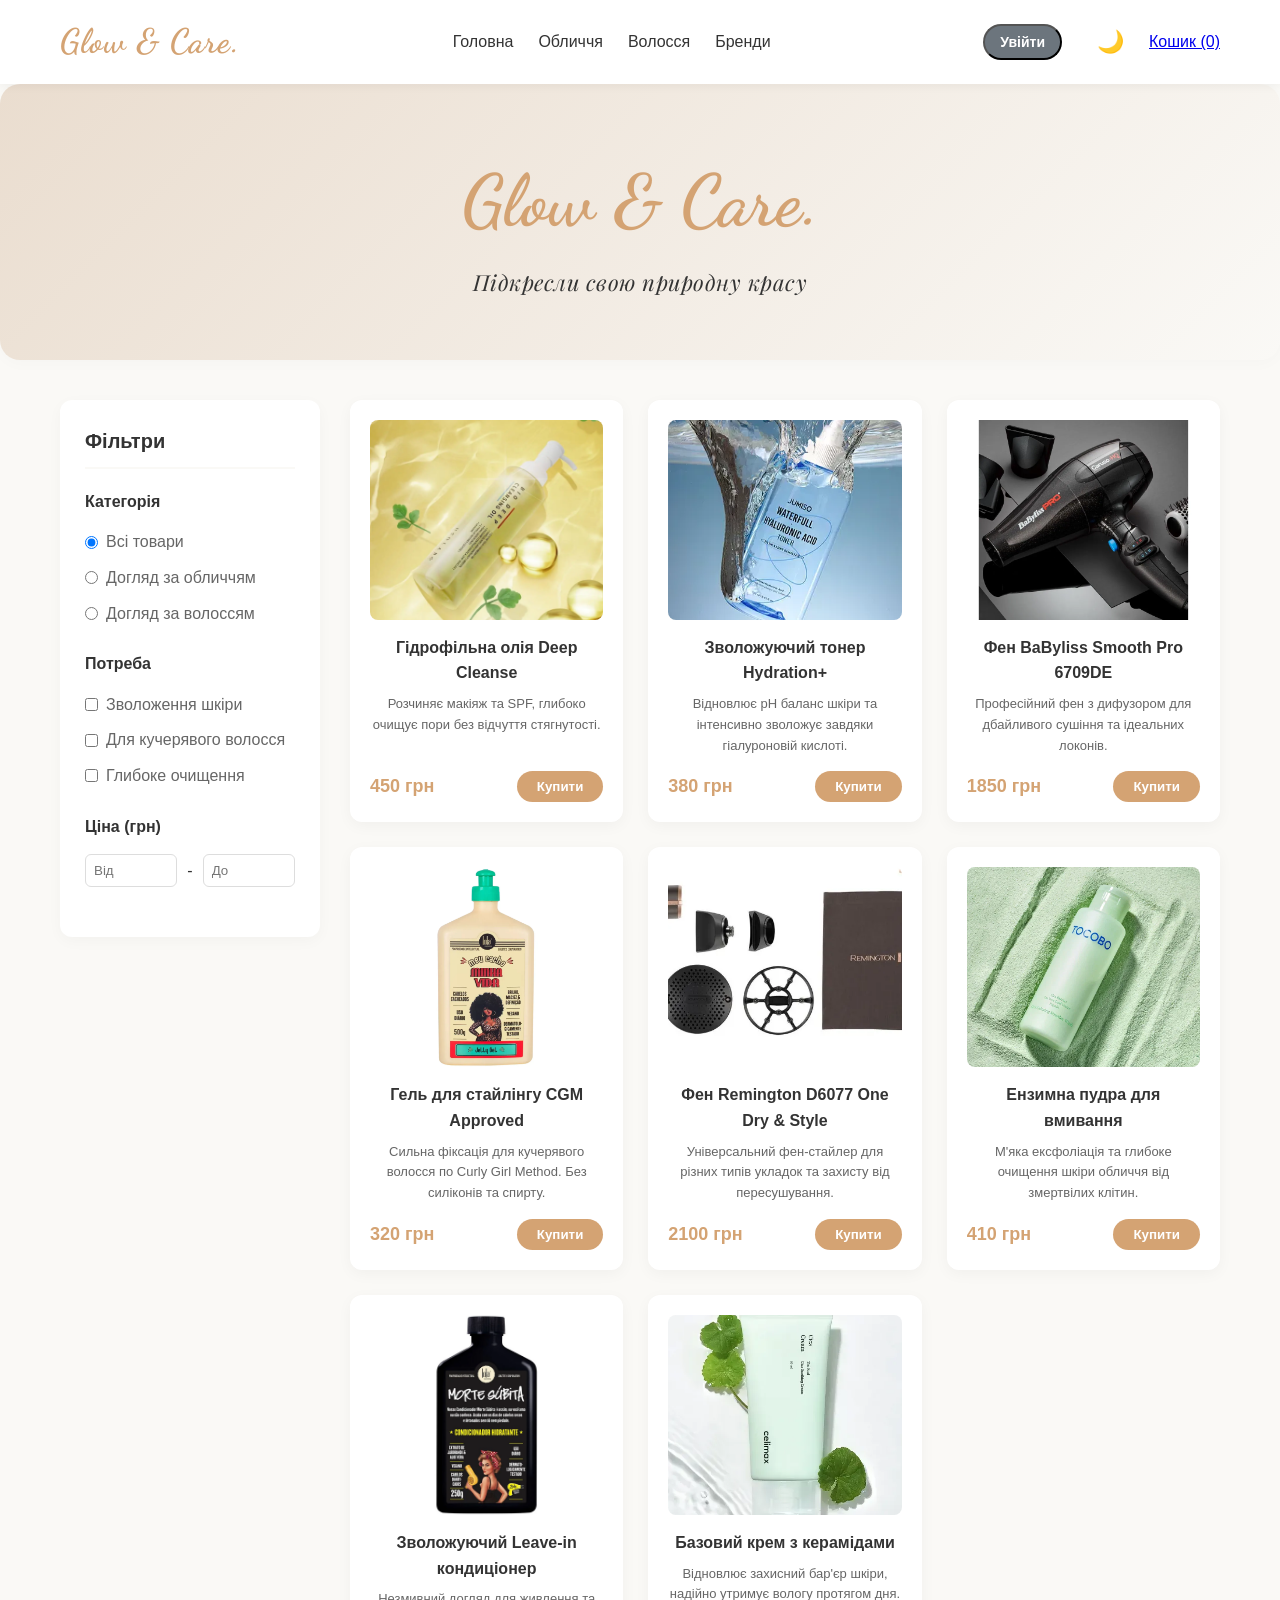
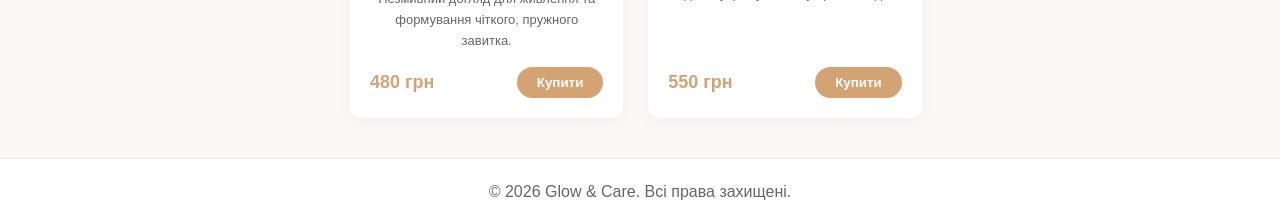
==== Front/index.html @ a5bcda20 "Initial commit: Added Glow & Care frontend and Django auth backend" ====
<!DOCTYPE html>
<html lang="uk">
<head>
  <meta charset="UTF-8">
  <meta name="viewport" content="width=device-width, initial-scale=1.0">
  <title>Glow & Care | Магазин косметики</title>
  <link rel="stylesheet" href="style.css">
</head>
<body>

  <header class="site-header">
    <div class="header-inner">
      <div class="logo-container">
        <span class="animated-logo">Glow & Care.</span>
      </div>
      <nav class="main-nav">
        <ul class="nav-list">
          <li><a href="#">Головна</a></li>
          <li><a href="#">Обличчя</a></li>
          <li><a href="#">Волосся</a></li>
          <li><a href="#">Бренди</a></li>
        </ul>
      </nav>
      <div class="header-actions">
        <button id="auth-btn" class="btn-secondary" style="padding: 8px 15px; font-size: 14px; margin-right: 10px;">Увійти</button>
        
        <button id="theme-toggle" class="theme-btn" title="Змінити тему">🌙</button>
        <a href="cart.html" class="cart-link" id="cart-count">Кошик (0)</a>
      </div>
    </div>
  </header>

  <section class="hero-banner">
    <div class="hero-content">
      <h1 class="hero-title">Glow & Care.</h1>
      <p class="hero-subtitle">Підкресли свою природну красу</p>
    </div>
  </section>

  <main class="main-container">
    
    <aside class="filter-panel">
      <h2 class="filter-title">Фільтри</h2>
      
      <div class="filter-group">
        <h3>Категорія</h3>
        <label class="custom-radio">
          <input type="radio" name="category" value="all" checked> Всі товари
        </label>
        <label class="custom-radio">
          <input type="radio" name="category" value="face"> Догляд за обличчям
        </label>
        <label class="custom-radio">
          <input type="radio" name="category" value="hair"> Догляд за волоссям
        </label>
      </div>

      <div class="filter-group">
        <h3>Потреба</h3>
        <label class="custom-checkbox">
          <input type="checkbox" value="hydration"> Зволоження шкіри
        </label>
        <label class="custom-checkbox">
          <input type="checkbox" value="curly"> Для кучерявого волосся
        </label>
        <label class="custom-checkbox">
          <input type="checkbox" value="cleansing"> Глибоке очищення
        </label>
      </div>
      
      <div class="filter-group">
        <h3>Ціна (грн)</h3>
        <div class="price-inputs">
          <input type="number" placeholder="Від" min="0" class="price-input">
          <span> - </span>
          <input type="number" placeholder="До" class="price-input">
        </div>
      </div>
    </aside>

    <section class="products-section">
      <h1 class="visually-hidden">Каталог косметики</h1>
      <div id="products-container" class="products-grid">
        <p class="loading-text">Шукаємо найкращі засоби...</p>
      </div>
    </section>

  </main>

  <footer class="site-footer">
    <p>&copy; 2026 Glow & Care. Всі права захищені.</p>
  </footer>

  <div id="product-modal" class="modal">
    <div class="modal-content">
      <span class="close-button" id="close-modal">&times;</span>
      <div id="modal-body">
        </div>
    </div>
  </div>
<div id="auth-modal" class="modal">
    <div class="modal-content" style="max-width: 400px; text-align: center;">
      <span class="close-button" id="close-auth-modal">&times;</span>
      <h2 id="auth-title">Вхід</h2>
      
      <form id="auth-form" style="display: flex; flex-direction: column; gap: 15px; margin-top: 20px;">
        <input type="text" id="auth-username" placeholder="Логін" required class="price-input">
        <input type="email" id="auth-email" placeholder="Email" class="price-input" style="display: none;">
        <input type="password" id="auth-password" placeholder="Пароль" required class="price-input">
        
        <button type="submit" class="btn-buy" style="width: 100%;">Підтвердити</button>
      </form>
      
      <p style="margin-top: 15px; font-size: 14px;">
        <a href="#" id="toggle-auth-mode" style="color: var(--primary-color); text-decoration: none;">Немає акаунту? Зареєструватися</a>
      </p>
    </div>
  </div>
  
  <script src="main.js" defer></script>
</body>
</html>
---- Front/style.css ----
@import url('https://fonts.googleapis.com/css2?family=Dancing+Script:wght@700&family=Playfair+Display:ital@1&display=swap');
@import url('https://fonts.googleapis.com/css2?family=Dancing+Script:wght@600..700&display=swap');
/* Базові налаштування та CSS-змінні для палітри */
:root {
  --primary-color: #d4a373; /* М'який карамельно-нюдовий */
  --primary-hover: #bc8a59;
  --bg-color: #faf9f6; /* Теплий білий */
  --text-dark: #333333;
  --text-light: #666666;
  --card-bg: #ffffff;
  --border-radius: 12px;
}

* {
  box-sizing: border-box;
  margin: 0;
  padding: 0;
}

body {
  font-family: 'Helvetica Neue', Arial, sans-serif;
  background-color: var(--bg-color);
  color: var(--text-dark);
  line-height: 1.6;
  display: flex;
  flex-direction: column;
  min-height: 100vh;
}

.visually-hidden {
  display: none;
}

/* --- Шапка та Навігація --- */
.site-header {
  background-color: var(--card-bg);
  box-shadow: 0 2px 10px rgba(0,0,0,0.05);
  position: sticky;
  top: 0;
  z-index: 100;
}

.header-inner {
  max-width: 1200px;
  margin: 0 auto;
  padding: 15px 20px;
  display: flex;
  justify-content: space-between;
  align-items: center;
}

.animated-logo {
  font-size: 24px;
  font-weight: bold;
  letter-spacing: 1px;
  color: var(--primary-color);
  animation: fade-in 1s ease-out forwards;
}

.nav-list {
  list-style: none;
  display: flex;
  gap: 25px;
}

.nav-list a {
  text-decoration: none;
  color: var(--text-dark);
  font-weight: 500;
  transition: color 0.3s ease;
}

.nav-list a:hover {
  color: var(--primary-color);
}

/* Оновлений логотип у шапці (тепер як підпис) */
.animated-logo {
  font-family: 'Dancing Script', cursive;
  font-size: 34px;
  color: var(--primary-color);
  opacity: 0;
  animation: gentle-fade-in 1.5s ease-out forwards;
}

/* Оновлена назва на банері (Головний підпис сайту) */
.hero-title {
  font-family: 'Dancing Script', cursive;
  font-size: 72px; /* Рукописні шрифти завжди треба робити трохи більшими */
  color: var(--primary-color);
  margin-bottom: 5px;
  font-weight: 700;
  
  /* Ніжна анімація: плавно випливає з легким розмиттям */
  opacity: 0;
  transform: translateY(15px);
  filter: blur(6px);
  animation: gentle-signature 1.5s ease-out 0.3s forwards;
}

/* === КЛЮЧОВІ КАДРИ ДЛЯ НІЖНИХ АНІМАЦІЙ === */
@keyframes gentle-signature {
  to {
    opacity: 1;
    transform: translateY(0);
    filter: blur(0);
  }
}

@keyframes gentle-fade-in {
  to { opacity: 1; }
}

/* --- Основна частина --- */
.main-container {
  display: flex;
  flex: 1;
  gap: 30px;
  max-width: 1200px;
  margin: 0 auto;
  padding: 0 20px 40px;
  width: 100%;
}

/* Ліва частина (Фільтри) */
.filter-panel {
  flex: 0 0 260px;
  background-color: var(--card-bg);
  padding: 25px;
  border-radius: var(--border-radius);
  box-shadow: 0 4px 15px rgba(0,0,0,0.03);
  height: fit-content;
}

.filter-title {
  font-size: 20px;
  margin-bottom: 20px;
  border-bottom: 2px solid var(--bg-color);
  padding-bottom: 10px;
}

.filter-group {
  margin-bottom: 25px;
  display: flex;
  flex-direction: column;
  gap: 10px;
}

.filter-group h3 {
  font-size: 16px;
  margin-bottom: 5px;
  color: var(--text-dark);
}

.custom-radio, .custom-checkbox {
  color: var(--text-light);
  cursor: pointer;
  display: flex;
  align-items: center;
  gap: 8px;
}

.price-inputs {
  display: flex;
  align-items: center;
  gap: 10px;
}

.price-input {
  width: 100%;
  padding: 8px;
  border: 1px solid #ddd;
  border-radius: 6px;
  outline: none;
}

.price-input:focus {
  border-color: var(--primary-color);
}

/* Права частина (Товари) */
.products-section {
  flex: 1;
}

.products-grid {
  display: grid;
  grid-template-columns: repeat(auto-fill, minmax(240px, 2fr));
  gap: 25px;
}

/* Оновлені картки товарів */
.product-card {
  background-color: var(--card-bg);
  border-radius: var(--border-radius);
  padding: 20px;
  text-align: center;
  display: flex;
  flex-direction: column;
  box-shadow: 0 4px 15px rgba(0,0,0,0.04);
  transition: transform 0.3s ease, box-shadow 0.3s ease;
}

.product-card:hover {
  transform: translateY(-5px);
  box-shadow: 0 8px 25px rgba(0,0,0,0.08);
}

.product-card img {
  width: 100%;
  height: 200px;
  object-fit: cover;
  border-radius: 8px;
  margin-bottom: 15px;
}

.product-title {
  font-size: 16px;
  margin-bottom: 8px;
  color: var(--text-dark);
}

.product-description {
  font-size: 13px;
  color: var(--text-light);
  margin-bottom: 15px;
  flex-grow: 1;
}

.product-bottom {
  display: flex;
  justify-content: space-between;
  align-items: center;
  margin-top: auto;
}

.product-price {
  font-weight: bold;
  font-size: 18px;
  color: var(--primary-color);
}

.btn-buy {
  padding: 8px 20px;
  background-color: var(--primary-color);
  color: white;
  border: none;
  border-radius: 20px; /* Округлі кнопки виглядають ніжніше */
  cursor: pointer;
  font-weight: bold;
  transition: background-color 0.3s ease;
}

.btn-buy:hover {
  background-color: var(--primary-hover);
}

/* --- Низ сайту --- */
.site-footer {
  background-color: var(--card-bg);
  color: var(--text-light);
  text-align: center;
  padding: 20px;
  margin-top: auto;
  border-top: 1px solid #eee;
}

@keyframes fade-in {
  from { opacity: 0; }
  to { opacity: 1; }
}

/* Адаптивність */
@media (max-width: 40px) {
  .main-container {
    flex-direction: column;
  }
  .filter-panel {
    flex: none;
    width: 100%;
  }
  .header-inner {
    flex-direction: column;
    gap: 15px;
  }
}

/* --- Анімація появи карток --- */
.product-card {
  /* ... твої попередні стилі карток залишаються ... */
  opacity: 0; 
  animation: fade-in-up 0.6s ease-out forwards;
}

@keyframes fade-in-up {
  0% { opacity: 0; transform: translateY(30px); }
  100% { opacity: 1; transform: translateY(0); }
}

/* --- Модальне вікно --- */
.modal {
  display: none; /* Приховано за замовчуванням */
  position: fixed;
  top: 0; left: 0; width: 100%; height: 100%;
  background-color: rgba(0, 0, 0, 0.6);
  z-index: 1000;
  justify-content: center;
  align-items: center;
  opacity: 0;
  transition: opacity 0.3s ease;
}

.modal.active {
  display: flex;
  opacity: 1;
}

.modal-content {
  background-color: var(--card-bg);
  padding: 30px;
  border-radius: var(--border-radius);
  max-width: 500px;
  width: 90%;
  position: relative;
  transform: translateY(-50px);
  transition: transform 0.3s ease;
}

.modal.active .modal-content {
  transform: translateY(0);
}

.close-button {
  position: absolute;
  top: 15px; right: 20px;
  font-size: 28px;
  cursor: pointer;
  color: var(--text-light);
}

.close-button:hover { color: var(--text-dark); }

#modal-body img {
  width: 100%;
  border-radius: 8px;
  margin-bottom: 15px;
}

/* Адаптивність для трьох екранів  */

/* Десктоп (від 993px і вище) */

/*  Планшети (від 769px до 992px) */
@media (max-width: 992px) {
  .products-grid {
    /* Зменшуємо мінімальну ширину картки, щоб вмістилося більше в ряд */
    grid-template-columns: repeat(auto-fill, minmax(200px, 1fr));
  }
  .filter-panel {
    flex: 0 0 220px; /* Трохи звужуємо панель фільтрів */
  }
}

/* Мобільні пристрої (до 768px) */
@media (max-width: 768px) {
  .main-container {
    flex-direction: column;
  }
  .filter-panel {
    flex: none;
    width: 100%; /* Фільтри на всю ширину зверху */
  }
  .products-grid {
    grid-template-columns: repeat(auto-fill, minmax(160px, 1fr));
  }
}

/* =========================================
   ДОДАТКОВІ ЕФЕКТИ (ХОВЕРИ ТА АНІМАЦІЇ)
   ========================================= */

/* Плавне наближення картки товару при наведенні миші */
.product-card {
  transition: transform 0.3s ease, box-shadow 0.3s ease;
}

.product-card:hover {
  transform: translateY(-5px) scale(1.03); /* Піднімає і трохи збільшує */
  box-shadow: 0 10px 25px rgba(0,0,0,0.1); /* Додає гарну тінь */
}

/* Плавна зміна кольору для кнопки "Купити" */
.btn-buy {
  transition: background-color 0.3s ease;
}

.btn-buy:hover {
  background-color: #bc8a59; /* Темніший відтінок основного кольору */
}

/* =========================================
   СТИЛІ ДЛЯ СТОРІНКИ КОШИКА (cart.html)
   ========================================= */

.cart-container {
  max-width: 800px;
  margin: 40px auto;
  padding: 0 20px;
  width: 100%;
  flex: 1; /* Дозволяє футеру залишатися внизу сторінки */
}

.cart-title {
  font-size: 28px;
  margin-bottom: 30px;
  text-align: center;
  color: #333;
}

/* Стиль одного товару в списку кошика */
.cart-item {
  display: flex;
  align-items: center;
  gap: 20px;
  padding: 15px;
  background-color: #fff;
  border-radius: 12px;
  margin-bottom: 15px;
  box-shadow: 0 4px 10px rgba(0,0,0,0.04);
  min-width: 150px;
}

.cart-item-img {
  width: 80px;
  height: 80px;
  object-fit: cover;
  border-radius: 8px;
}

.cart-item-info {
  flex: 1;
}

.cart-item-title {
  font-size: 16px;
  font-weight: bold;
  margin-bottom: 5px;
}

.cart-item-price {
  color: #d4a373;
  font-weight: bold;
  font-size: 16px;
}

/* Кнопки плюс і мінус */
.cart-item-quantity {
  display: flex;
  align-items: center;
  gap: 10px;
}

.quantity-btn {
  padding: 5px 12px;
  background-color: #f1f1f1;
  border: none;
  border-radius: 6px;
  cursor: pointer;
  font-size: 16px;
  transition: background-color 0.2s ease;
}

.quantity-btn:hover {
  background-color: #e2e2e2;
}

.quantity-value {
  font-weight: bold;
  min-width: 20px;
  text-align: center;
}

/* Кнопка видалення товару */
.btn-remove {
  background-color: #dc3545; /* Червоний колір */
  color: white;
  border: none;
  border-radius: 8px;
  padding: 8px 15px;
  cursor: pointer;
  font-size: 14px;
  transition: background-color 0.3s ease;
}

.btn-remove:hover {
  background-color: #c82333;
}

/* Підсумкова сума кошика */
.cart-summary {
  text-align: right;
  font-size: 22px;
  font-weight: bold;
  margin: 30px 0 20px;
  padding-top: 20px;
  border-top: 2px solid #eee;
}

/* Кнопка "Продовжити покупки" */
.btn-secondary {
  background-color: #6c757d;
  color: white;
  text-decoration: none;
  padding: 12px 30px;
  border-radius: 25px;
  display: inline-block;
  font-weight: bold;
  transition: background-color 0.3s ease;
}

.btn-secondary:hover {
  background-color: #5a6268;
}

.cart-empty {
  text-align: center;
  padding: 50px 20px;
  color: #666;
}

/* Адаптивність кошика для телефонів */
@media (max-width: 600px) {
  .cart-item {
    flex-direction: column;
    text-align: center;
  }
  .cart-item-quantity {
    justify-content: center;
    margin: 15px 0;
  }
  .cart-summary {
    text-align: center;
  }
}

/* Анімація логотипу */
.animated-logo {
  display: inline-block;
  opacity: 0;
  transform: translateY(-30px);
  animation: drop-down 0.8s ease-out forwards;
}

@keyframes drop-down {
  to { opacity: 1; transform: translateY(0); }
}

/* Темна тема */
body.dark-theme {
  --bg-color: #1a1a1a;
  --card-bg: #2a2a2a;
  --text-dark: #f0f0f0;
  --text-light: #aaaaaa;
}

/* Кнопка теми */
.theme-btn {
  background: none;
  border: none;
  font-size: 22px;
  cursor: pointer;
  transition: transform 0.3s ease;
  padding: 0 10px;
}
.theme-btn:hover { transform: scale(1.1); }
.header-actions { display: flex; align-items: center; gap: 15px; }

/* =========================================
   НІЖНИЙ ГОЛОВНИЙ БАНЕР
   ========================================= */
.hero-banner {
  background: linear-gradient(135deg, #eaddcf 0%, #faf9f6 100%);
  padding: 60px 20px;
  text-align: center;
  margin-bottom: 40px;
  border-radius: 20px; /* Округлі кути */
  box-shadow: 0 4px 15px rgba(0,0,0,0.02);
  display: flex;
  justify-content: center;
  align-items: center;
  min-height: 220px;
}

/* Для темної теми */
body.dark-theme .hero-banner {
  background: linear-gradient(135deg, #2a2a2a 0%, #1a1a1a 100%);
}

.hero-content {
  position: relative;
  z-index: 2;
}

/* Рукописний підпис по центру */
.hero-title {
  font-family: 'Dancing Script', cursive;
  font-size: 72px;
  color: var(--primary-color);
  margin-bottom: 5px;
  font-weight: 700;
  
  /* Плавно випливає */
  opacity: 0;
  transform: translateY(15px);
  filter: blur(6px);
  animation: gentle-signature 1.5s ease-out 0.2s forwards;
}

/* Елегантний текст під підписом */
.hero-subtitle {
  font-family: 'Playfair Display', serif;
  font-style: italic; /* Робимо текст похилим для витонченості */
  color: var(--text-dark);
  font-size: 22px; /* Робимо шрифт трохи більшим, щоб він легко читався */
  letter-spacing: 0.5px;
  
  /* З'являється трохи пізніше за головний заголовок */
  opacity: 0;
  animation: gentle-fade-in 1.5s ease-out 1s forwards; 
}

body.dark-theme .hero-subtitle {
  color: var(--text-light);
}
/* Ключові кадри анімацій */
@keyframes gentle-signature {
  to {
    opacity: 1;
    transform: translateY(0);
    filter: blur(0);
  }
}

@keyframes gentle-fade-in {
  to { opacity: 1; }
}

/* Адаптивність для телефонів */
@media (max-width: 600px) {
  .hero-banner { padding: 40px 15px; min-height: 180px; }
  .hero-title { font-size: 50px; }
  .hero-subtitle { font-size: 16px; }
}

/* =========================================
   СУЧАСНЕ СПОВІЩЕННЯ (TOAST NOTIFICATION)
   ========================================= */
.toast-notification {
  position: fixed;
  bottom: 30px;
  right: 30px;
  background-color: var(--card-bg);
  color: var(--text-dark);
  padding: 16px 24px;
  border-radius: 12px;
  box-shadow: 0 10px 30px rgba(0,0,0,0.1);
  display: flex;
  align-items: center;
  gap: 12px;
  z-index: 9999;
  font-weight: bold;
  font-family: 'Helvetica Neue', Arial, sans-serif;
  border-left: 4px solid var(--primary-color);
  
  /* Анімація появи: виїжджає знизу */
  transform: translateY(100px);
  opacity: 0;
  animation: slide-up-toast 0.4s ease-out forwards;
}

/* Тінь для темної теми */
body.dark-theme .toast-notification {
  box-shadow: 0 10px 30px rgba(0,0,0,0.5);
}

.toast-icon {
  font-size: 20px;
}

/* Клас для плавного зникнення */
.toast-notification.fade-out {
  animation: fade-out-toast 0.4s ease-out forwards;
}

/* Ключові кадри анімацій */
@keyframes slide-up-toast {
  to { transform: translateY(0); opacity: 1; }
}

@keyframes fade-out-toast {
  to { transform: translateY(20px); opacity: 0; }
}

/* Адаптивність для телефонів (показуємо по центру внизу) */
@media (max-width: 600px) {
  .toast-notification {
    bottom: 20px;
    right: 20px;
    left: 20px;
    justify-content: center;
  }
}
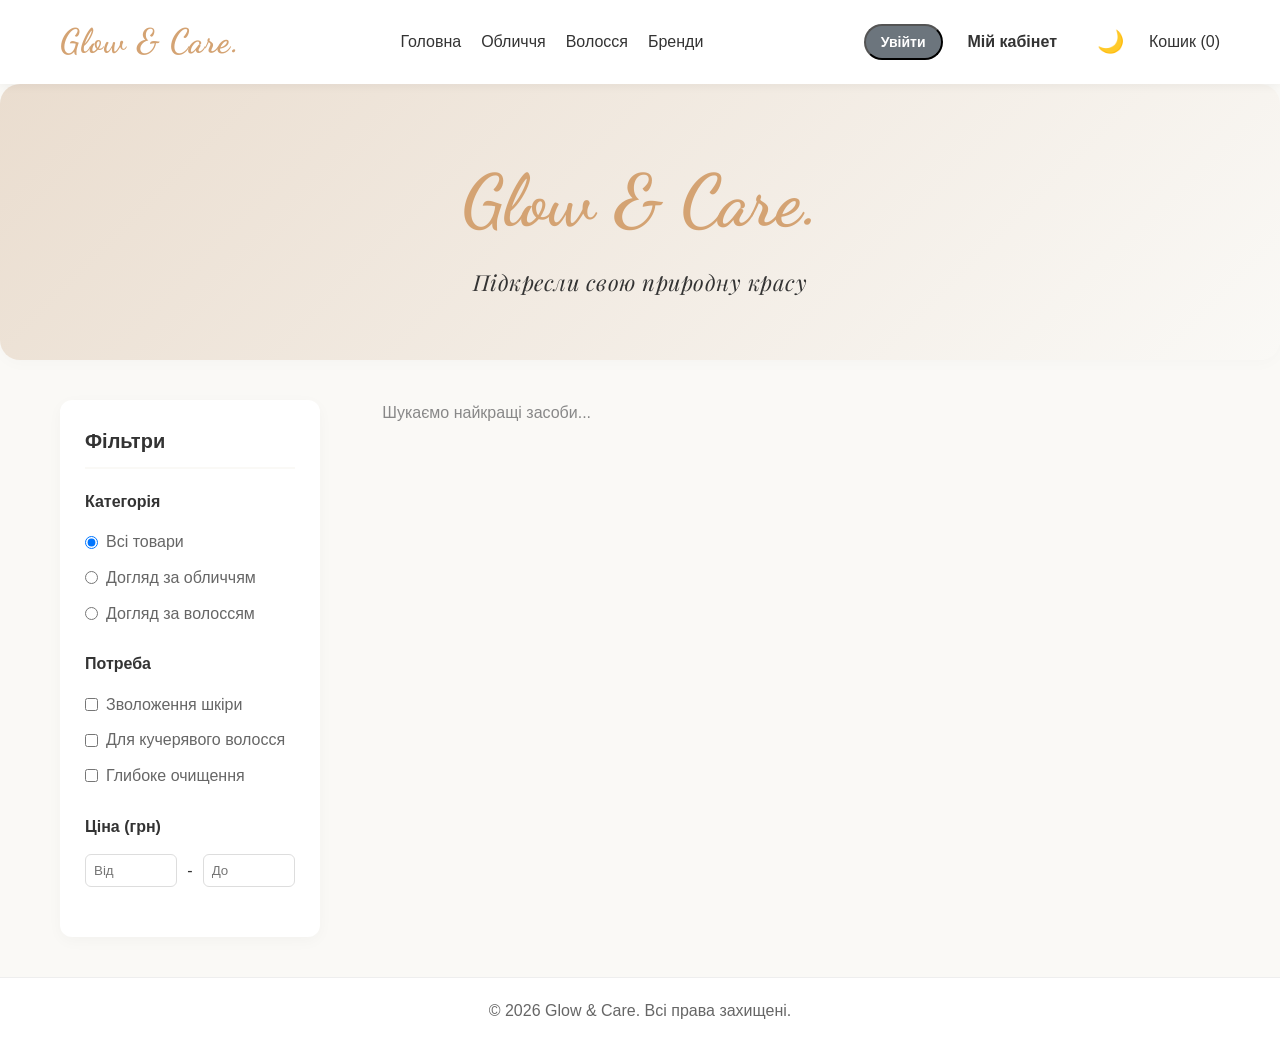
==== commit f99af535: "Бекенд: додано статуси замовлень та назви товарів в API. Фронтенд: реалізовано особистий кабінет та " ====
--- a/Front/index.html
+++ b/Front/index.html
@@ -24,6 +24,8 @@
       <div class="header-actions">
         <button id="auth-btn" class="btn-secondary" style="padding: 8px 15px; font-size: 14px; margin-right: 10px;">Увійти</button>
         
+        <a href="profile.html" style="margin-right: 15px; color: var(--text-color); text-decoration: none; font-weight: bold;">Мій кабінет</a>
+
         <button id="theme-toggle" class="theme-btn" title="Змінити тему">🌙</button>
         <a href="cart.html" class="cart-link" id="cart-count">Кошик (0)</a>
       </div>
--- a/Front/style.css
+++ b/Front/style.css
@@ -415,6 +415,7 @@
   margin-bottom: 30px;
   text-align: center;
   color: #333;
+  background-color: #bc8a59;
 }
 
 /* Стиль одного товару в списку кошика */
@@ -709,4 +710,140 @@
     left: 20px;
     justify-content: center;
   }
+}
+
+/* --- СТИЛІ ДЛЯ ОСОБИСТОГО КАБІНЕТУ --- */
+
+.profile-container {
+    max-width: 800px;
+    margin: 40px auto;
+    padding: 20px;
+}
+
+.profile-title {
+    text-align: center;
+    margin-bottom: 30px;
+}
+
+.loading-text {
+    text-align: center;
+    color: #888;
+}
+
+.order-card {
+    border: 1px solid #eee;
+    border-radius: 10px;
+    padding: 25px;
+    margin-bottom: 20px;
+    box-shadow: 0 4px 15px rgba(0,0,0,0.02);
+}
+
+.order-header {
+    display: flex;
+    justify-content: space-between;
+    border-bottom: 1px solid #f5f5f5;
+    padding-bottom: 15px;
+    margin-bottom: 15px;
+}
+
+.order-status {
+    margin-bottom: 20px;
+}
+
+.status-badge {
+    background: #fdf8f5;
+    padding: 6px 12px;
+    border-radius: 20px;
+    color: #d4a373;
+    font-weight: bold;
+}
+
+.order-details {
+    margin-bottom: 20px;
+    color: #666;
+}
+
+.order-products-list {
+    margin-top: 10px;
+    padding-left: 20px;
+    line-height: 1.6;
+}
+
+.order-total {
+    text-align: right;
+    color: #333;
+    font-weight: bold;
+}
+
+/* --- ШАПКА КАБІНЕТУ --- */
+.main-header {
+    display: flex;
+    justify-content: space-between; /* Розсуває логотип і меню по різних краях */
+    align-items: center;
+    padding: 20px 5%;
+    border-bottom: 1px solid #eee;
+}
+
+.main-header h2 {
+    color: #d4a373;
+    margin: 0;
+}
+
+.header-controls {
+    display: flex;
+    gap: 25px; /* Красива відстань між кнопками */
+    align-items: center;
+}
+
+.header-controls a {
+    color: var(--text-color, #333); /* Підтримує твою темну/світлу тему */
+    text-decoration: none;
+    font-weight: bold;
+    font-size: 1.1rem;
+    transition: color 0.3s ease;
+}
+
+.header-controls a:hover {
+    color: #d4a373; /* Колір змінюється при наведенні мишки */
+}
+
+/* Універсальне виправлення для всіх посилань у шапці */
+.header-inner a, 
+.nav-list a, 
+.header-controls a {
+    text-decoration: none !important; /* Примусово прибираємо підкреслення */
+    color: var(--text-dark) !important; /* Використовуємо твою змінну кольору */
+    font-family: inherit !important;
+    display: flex;
+    align-items: center;
+}
+
+/* Колір при наведенні */
+.header-inner a:hover, 
+.nav-list a:hover, 
+.header-controls a:hover {
+    color: var(--primary-color) !important;
+}
+
+/* Вирівнювання всієї правої частини в одну лінію */
+.header-controls, .nav-list {
+    display: flex !important;
+    align-items: center !important;
+    gap: 20px !important;
+}
+
+/* Стилізація кнопки "Вийти" під твій дизайн */
+#logout-btn {
+    background: var(--text-dark);
+    color: var(--card-bg);
+    border: none;
+    padding: 8px 18px;
+    border-radius: 20px;
+    font-weight: 600;
+    cursor: pointer;
+    transition: 0.3s;
+}
+
+#logout-btn:hover {
+    background: var(--primary-color);
 }
